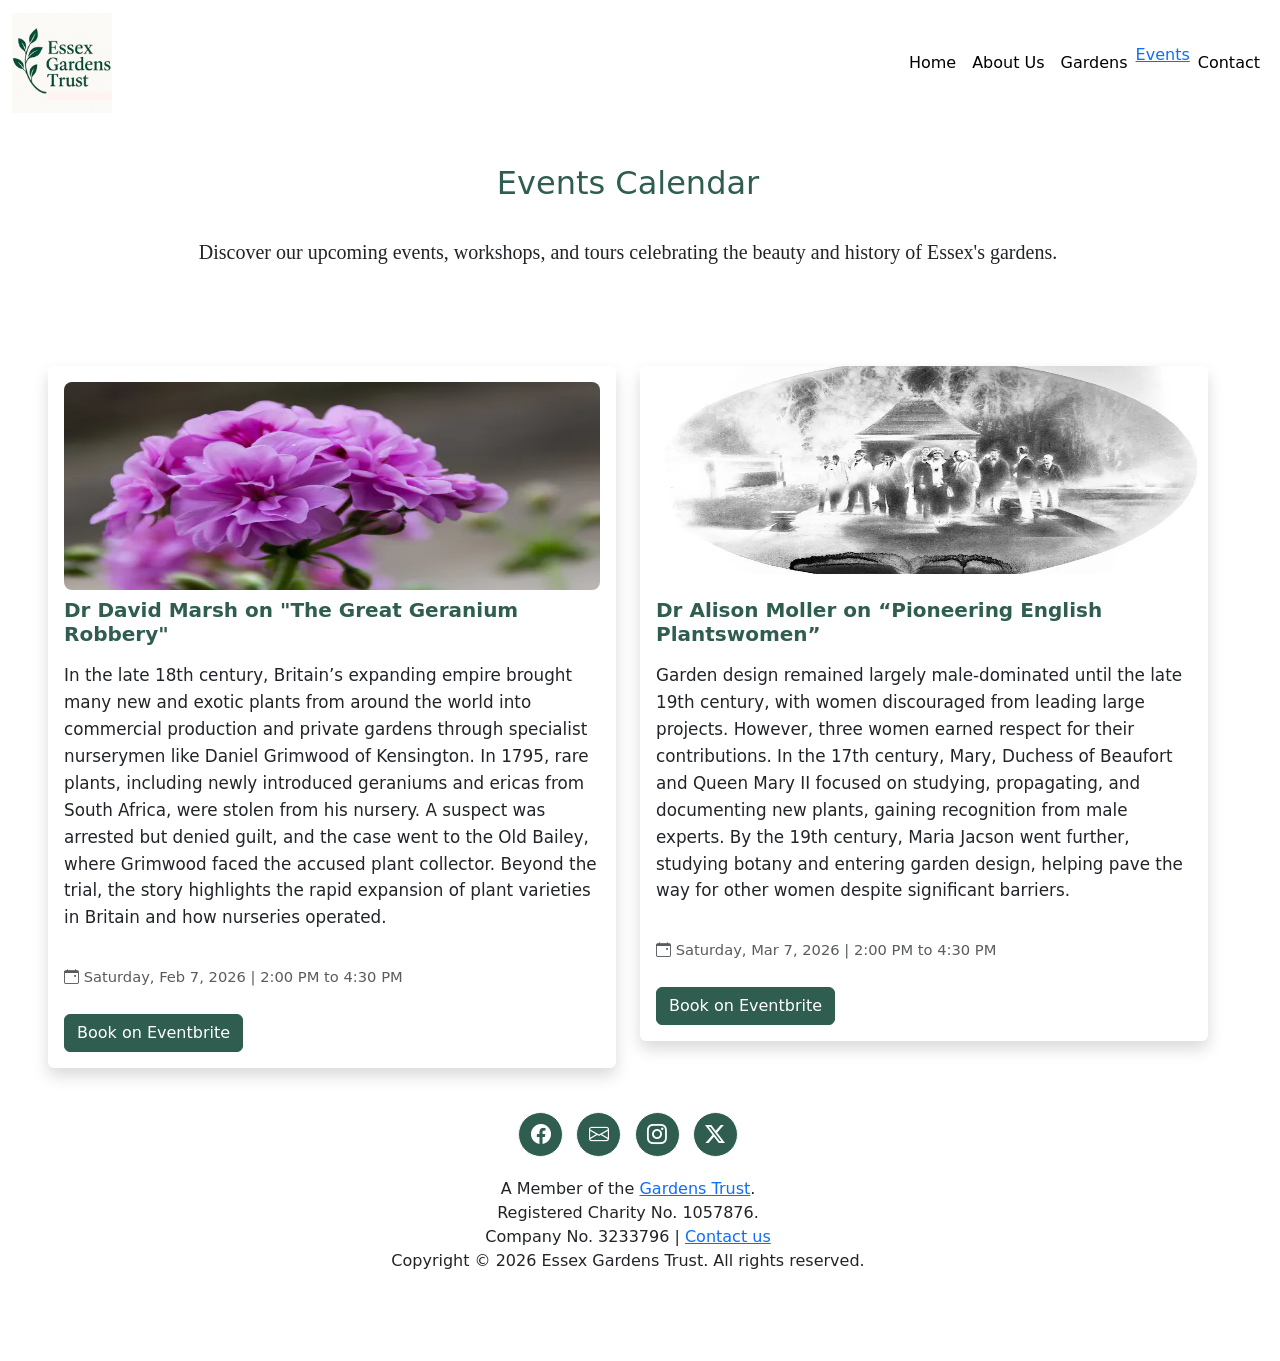
==== events.html @ 4e1bbaae "updated index.html + added events.html - added social media buttons in footer - added new section (H" ====
<!DOCTYPE html>
<html>
<head>
    <meta charset="UTF-8" />
    <meta name="viewport" content="width=device-width, initial-scale=1.0" />
    <title>Essex Gardens Trust | Events</title>
    <link href="https://cdn.jsdelivr.net/npm/bootstrap@5.3.8/dist/css/bootstrap.min.css" rel="stylesheet" integrity="sha384-sRIl4kxILFvY47J16cr9ZwB07vP4J8+LH7qKQnuqkuIAvNWLzeN8tE5YBujZqJLB" crossorigin="anonymous">
    <link rel="stylesheet" href="https://cdn.jsdelivr.net/npm/bootstrap-icons@1.11.3/font/bootstrap-icons.css">
    <link rel="stylesheet" href="styles.css" />


</head>
<body>
    <!-- Navbar -->
    <nav class = "navbar fixed-top navbar-expand-lg">
        <div class = "container-fluid">
            <a class = "navbar-brand" href="index.html">
                <img src="img/logo-short.png" alt="Essex Gardens Trust Logo" width="100" height="100" class="d-inline-block align-text-center">
            </a>
            <button class = "navbar-toggler" type="button" data-bs-toggle="collapse" data-bs-target="#navbarAltMarkup" aria-controls="navbarAltMarkup" aria-expanded="false" aria-label="Toggle navigation">
                <span class = "navbar-toggler-icon"></span>
            </button>
            <div class="collapse navbar-collapse" id="navbarAltMarkup">
                <div class="navbar-nav ms-auto">
                    <a class="nav-link" href="index.html">Home</a>
                    <a class="nav-link" href="#">About Us</a>
                    <a class="nav-link" href="#">Gardens</a>
                    <a class="nav-link-active" aria-current="page" href="events.html">Events</a>
                    <a class="nav-link" href="#">Contact</a>
                </div>
            </div>
        </div>
    </nav>


    <!-- Events Section -->
        <section class="row mb-4 my-5 p-5">
            <div class="row mt-1 mb-4">
                <div class="wwd-ttl">
                    <h2>Events Calendar</h2>
                </div>
                <p class="lead d-flex justify-content-center my-4">Discover our upcoming events, workshops, and tours celebrating the beauty and history of Essex's gardens.</p>
            </div>

            <!-- Events list -->
            <div class="row g-4">
                <!-- Event 1 -->
                <div class="col-md-6 col-lg-6">
                    <div class="fade-in-up fade-delay-1">
                        <div class="card h-100 shadow">
                            
                            <div class="card-body">
                                <img src="img/geranium.jpg" class="card-img rounded-3" alt="Event 1 Image">
                                <h5 class="card-title">Dr David Marsh on "The Great Geranium Robbery"</h5>
                                <p class="card-text">In the late 18th century, Britain’s expanding empire brought many new and exotic plants from around the world into commercial production and private gardens through specialist nurserymen like Daniel Grimwood of Kensington. In 1795, rare plants, including newly introduced geraniums and ericas from South Africa, were stolen from his nursery. A suspect was arrested but denied guilt, and the case went to the Old Bailey, where Grimwood faced the accused plant collector. Beyond the trial, the story highlights the rapid expansion of plant varieties in Britain and how nurseries operated.</p>
                                <p class="card-text"><small class="text-muted"><i class="bi bi-calendar-event"></i> Saturday, Feb 7, 2026 | 2:00 PM to 4:30 PM</small></p>
                                <a href="https://www.eventbrite.co.uk/e/the-great-geranium-robbery-a-lecture-being-given-by-dr-david-marsh-tickets-1963372620360?aff=oddtdtcreator" class="btn btn-primary">Book on Eventbrite</a>
                            </div>
                        </div>
                    </div>
                </div>
                <!-- Event 2 -->
                <div class="col-md-6 col-lg-6">
                    <div class="fade-in-up fade-delay-2">
                        <div class="card h-100 shadow">
                            <img src="img/plantswomen.jpg" class="card-img rounded-3" alt="Event 2 Image">
                            <div class="card-body">
                                <h5 class="card-title">Dr Alison Moller on “Pioneering English Plantswomen”</h5>
                                <p class="card-text">Garden design remained largely male-dominated until the late 19th century, with women discouraged from leading large projects. However, three women earned respect for their contributions. In the 17th century, Mary, Duchess of Beaufort and Queen Mary II focused on studying, propagating, and documenting new plants, gaining recognition from male experts. By the 19th century, Maria Jacson went further, studying botany and entering garden design, helping pave the way for other women despite significant barriers.</p>
                                <p class="card-text"><small class="text-muted"><i class="bi bi-calendar-event"></i> Saturday, Mar 7, 2026 | 2:00 PM to 4:30 PM</small></p>
                                <a href="https://www.eventbrite.co.uk/e/pioneering-english-plantswomen-a-lecture-by-alison-moller-tickets-1963415221782" class="btn btn-primary">Book on Eventbrite</a>
                            </div>
                        </div>
                    </div>
                </div>




    <!-- Footer -->
    <footer class="text-center py-3">
        <div class="container">
            <div class="footer-socials text-center">
                <div class="mb-3">
                    <a href="https://www.facebook.com/essexgardenstrust/" target="_blank" class="btn btn-outline-light btn-floating m-1">
                        <i class="bi bi-facebook"></i>
                    </a>
                    <a href="mailto:info@essexgardenstrust.org.uk" target="_blank" class="btn btn-outline-light btn-floating m-1">
                        <i class="bi bi-envelope"></i>
                    </a>
                    <a href="https://www.instagram.com/essexgardenstrust" target="_blank" class="btn btn-outline-light btn-floating m-1">
                        <i class="bi bi-instagram"></i>
                    </a>
                    <a href="https://x.com/EssexGT" target="_blank" class="btn btn-outline-light btn-floating m-1">
                        <i class="bi bi-twitter-x"></i>
                    </a>
                </div>
            </div>
            <div class="footer-content">
                <p class="mb-0">A Member of the <a href="https://thegardenstrust.org/" target="_blank">Gardens Trust</a>.</p>
                <p class="mb-0">Registered Charity No. 1057876.</p>
                <p class="mb-0">Company No. 3233796 | <a href="https://www.gov.uk/government/organisations/gardens-trust" target="_blank">Contact us</a></p>
            </div>
        </div>

        <div class="footer-bottom">
            <p class="mb-0">Copyright &copy; 2026 Essex Gardens Trust. All rights reserved.</p>
        </div>
    </footer>





    <script defer src="https://cdn.jsdelivr.net/npm/bootstrap@5.3.8/dist/js/bootstrap.bundle.min.js" integrity="sha384-FKyoEForCGlyvwx9Hj09JcYn3nv7wiPVlz7YYwJrWVcXK/BmnVDxM+D2scQbITxI" crossorigin="anonymous"></script>
</body>
</html>
---- styles.css ----
.navbar {
  background-color: #ffffff;   /* deep garden green */
}

.navbar-toggler {
  border-color: #22d649 ; /* bright leaf green */

}

body {
  padding-top: 4rem;
}

.navbar-toggler-icon {
  background-image: url("data:image/svg+xml;charset=utf8,%3Csvg viewBox='0 0 30 30' xmlns='http://www.w3.org/2000/svg'%3E%3Cpath stroke='rgba(34,214,73, 1)' stroke-width='2' stroke-linecap='round' stroke-miterlimit='10' d='M4 7h22M4 15h22M4 23h22'/%3E%3C/svg%3E");
}

.navbar .nav-link {
  color: #000000;

}


.navbar .nav-link:hover {
  color: #00ff37;
}

.nav-link.active{
  color: #00ff37 !important;
  font-weight: 600;
}

.navbar .navbar-brand {
  font-weight: 600;
}

.hero {
  background: url('img/hero.jpg') center/cover no-repeat;
  fill-opacity: 0.6;
  min-height: 30vh;
}

.hero-overlay {
  display: flex;
  flex-direction:column-reverse;

  justify-content: center;
  margin-top: 5rem;
}

.wwd-ttl {
  text-align: center;
  color: #2f5d50;
  font-weight: 600;
}

.card {
  border: none;
  transition: transform 0.3s ease, box-shadow 0.3s ease;
}

.card:hover {
  transform: translateY(-5px);
  box-shadow: 0 8px 16px rgba(0, 0, 0, 0.2) !important;
}

.card-title {
  color: #2f5d50;
  font-weight: 600;
  font-size: 1.25rem;
  padding-top: 0.5rem;
}

.card-text{
  padding: 0.5rem 0;
  font-size: 1.05rem;
  line-height: 1.6;
}

.card-img {
  object-fit: fill;
  height: 13rem;
}


.lead {
  font-size: 1.25rem;
  line-height: 1.8;
  font-family: 'Georgia', serif;
}

.btn-primary {
  background-color: #2f5d50;
  border-color: #2f5d50;
}
.btn-primary:hover {
  background-color: #22d649;
  border-color: #22d649;
}

.fade-in-up {
  opacity: 0;
  transform: translateY(20px);
  animation: fadeInUp 0.8s ease forwards;
}
.fade-delay-1 { animation-delay: 0.2s; }
.fade-delay-2 { animation-delay: 0.4s; }
.fade-delay-3 { animation-delay: 0.6s; }
.fade-delay-4 { animation-delay: 0.8s; }
.fade-delay-5 { animation-delay: 1s; }

@keyframes fadeInUp {
  to {
    opacity: 1;
    transform: translateY(0);
  }
}


.btn-floating {
  background-color: #2f5d50;
  width: 45px;
  height: 45px;
  border-radius: 50%;
  display: inline-flex;
  align-items: center;
  justify-content: center;
}

.btn-floating .bi {
  font-size: 1.25rem;
  color: white;
  transition: color 0.3s ease;
}

.btn-floating:hover .bi-envelope {
  color: #4caf50;   /* garden green */
}

.btn-floating:hover .bi-facebook {
  color: #1877f2;
  transition: color 0.3s ease;
}

.btn-floating:hover .bi-instagram {
  color: #e4405f;
}

.btn-floating:hover .bi-twitter-x {
  color: #000000;
}
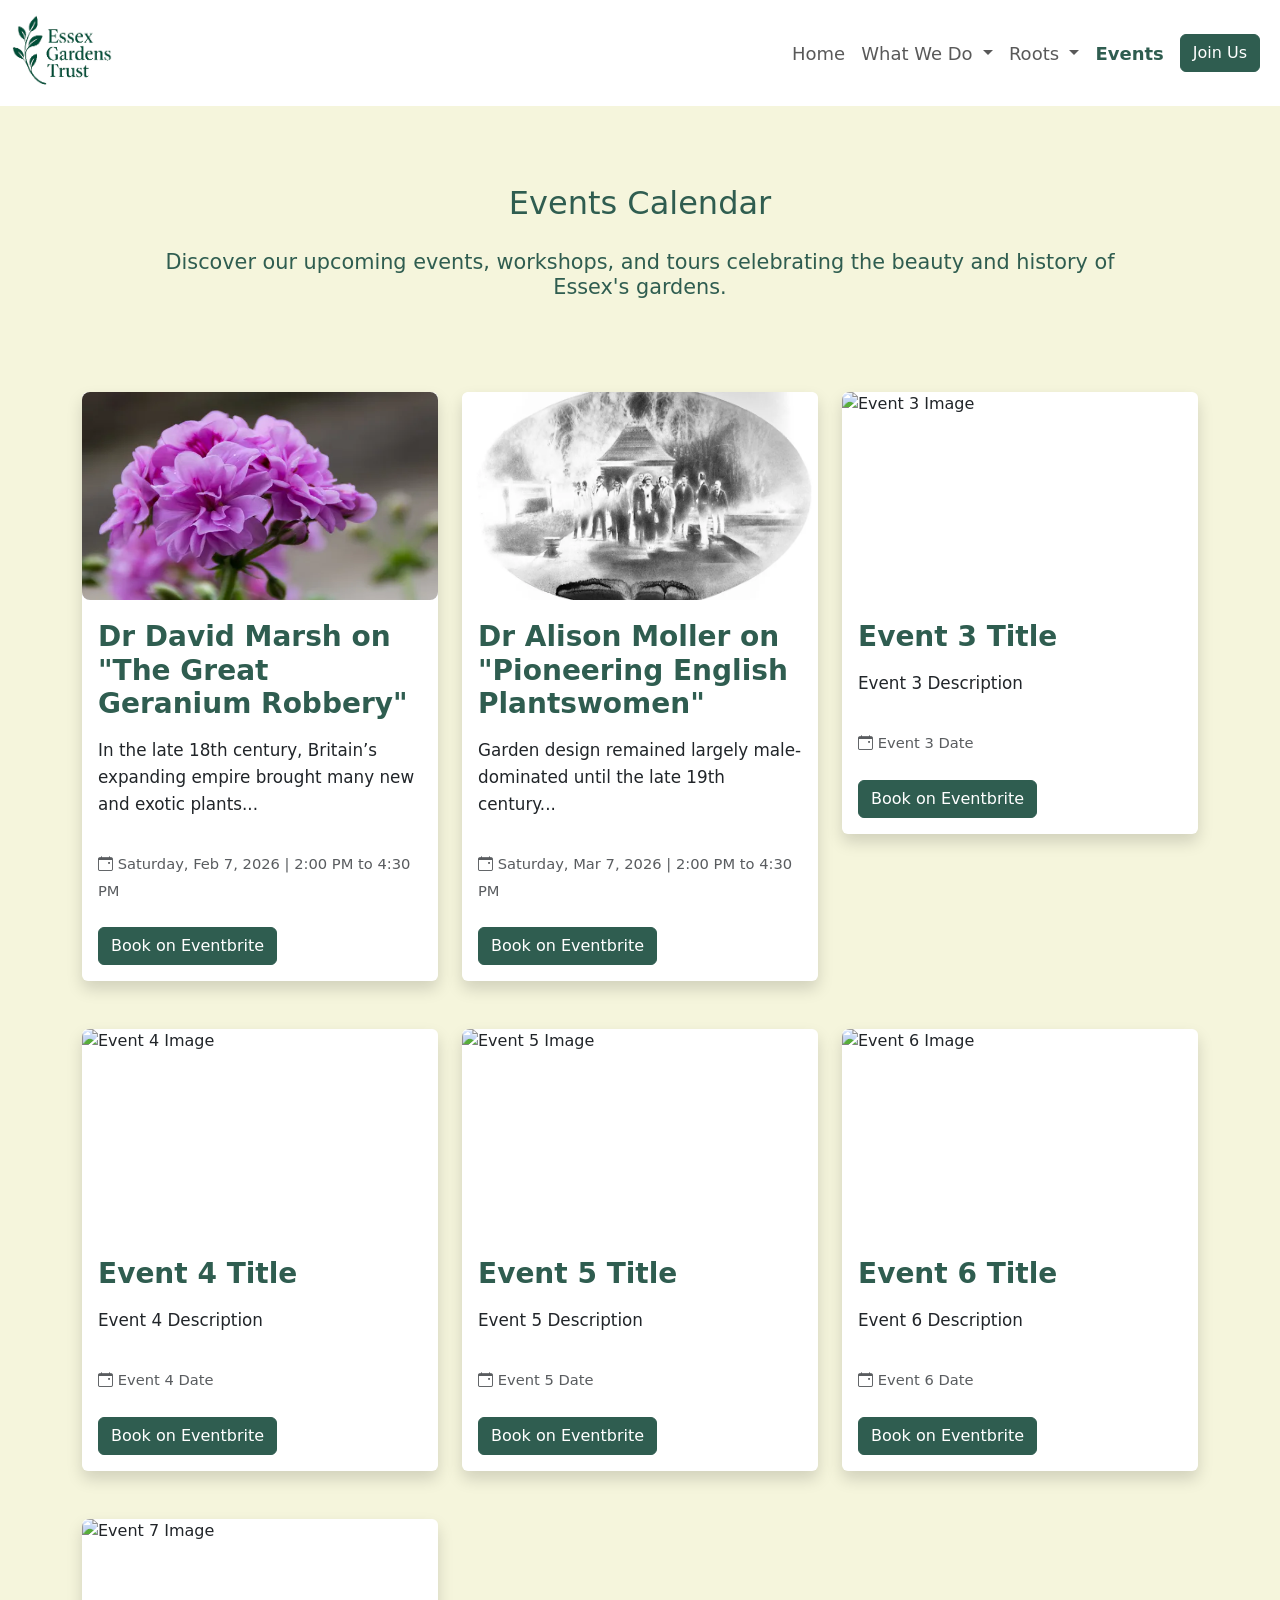
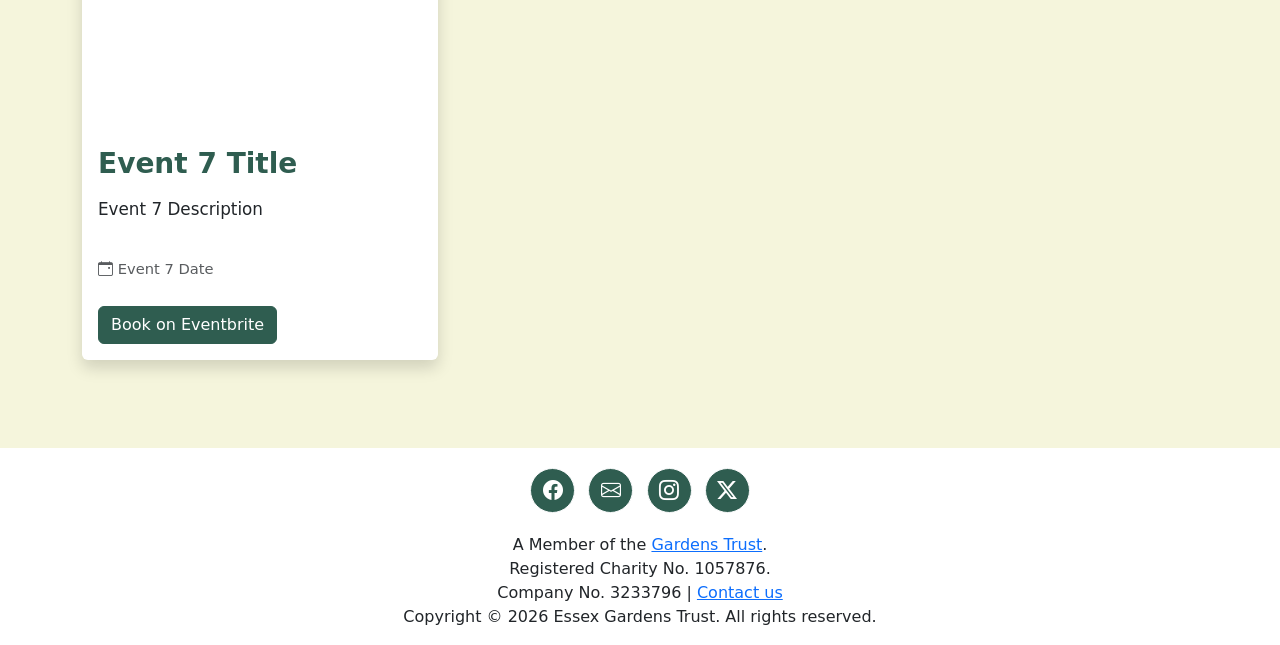
==== commit 021dee73: "Add pages, images and events data Rename about.html to conservation.html and revamp content; add gar" ====
--- a/events.html
+++ b/events.html
@@ -4,6 +4,7 @@
     <meta charset="UTF-8" />
     <meta name="viewport" content="width=device-width, initial-scale=1.0" />
     <title>Essex Gardens Trust | Events</title>
+    <link rel="icon" type="image/x-icon" href="img/logo-short.png">
     <link href="https://cdn.jsdelivr.net/npm/bootstrap@5.3.8/dist/css/bootstrap.min.css" rel="stylesheet" integrity="sha384-sRIl4kxILFvY47J16cr9ZwB07vP4J8+LH7qKQnuqkuIAvNWLzeN8tE5YBujZqJLB" crossorigin="anonymous">
     <link rel="stylesheet" href="https://cdn.jsdelivr.net/npm/bootstrap-icons@1.11.3/font/bootstrap-icons.css">
     <link rel="stylesheet" href="styles.css" />
@@ -15,7 +16,7 @@
     <nav class = "navbar fixed-top navbar-expand-lg">
         <div class = "container-fluid">
             <a class = "navbar-brand" href="index.html">
-                <img src="img/logo-short.png" alt="Essex Gardens Trust Logo" width="100" height="100" class="d-inline-block align-text-center">
+                <img src="img/logo-transparent-short.png" alt="Essex Gardens Trust Logo" width="100" height="80" class="d-inline-block align-text-center">
             </a>
             <button class = "navbar-toggler" type="button" data-bs-toggle="collapse" data-bs-target="#navbarAltMarkup" aria-controls="navbarAltMarkup" aria-expanded="false" aria-label="Toggle navigation">
                 <span class = "navbar-toggler-icon"></span>
@@ -23,10 +24,28 @@
             <div class="collapse navbar-collapse" id="navbarAltMarkup">
                 <div class="navbar-nav ms-auto">
                     <a class="nav-link" href="index.html">Home</a>
-                    <a class="nav-link" href="#">About Us</a>
-                    <a class="nav-link" href="#">Gardens</a>
-                    <a class="nav-link-active" aria-current="page" href="events.html">Events</a>
-                    <a class="nav-link" href="#">Contact</a>
+                    <li class="nav-item dropdown">
+                        <a class="nav-link dropdown-toggle" href="#" id="navbarDropdown" role="button" data-bs-toggle="dropdown" aria-expanded="false">
+                            What We Do
+                        </a>
+                        <ul class="dropdown-menu">
+                            <li><a class="dropdown-item" href="conservation.html">Conservation</a></li>
+                            <li><a class="dropdown-item" href="garden-research.html">Garden Research</a></li>
+                        </ul>
+                    </li>
+                    <li class="nav-item dropdown">
+                        <a class="nav-link dropdown-toggle" href="roots.html" id="navbarDropdown" role="button" data-bs-toggle="dropdown" aria-expanded="false">
+                            Roots
+                        </a>
+                        <ul class="dropdown-menu">
+                            <li><a class="dropdown-item" href="gardens.html">Iconic Gardens</a></li>
+                            <li><a class="dropdown-item" href="plants.html">Plant Heritage Collection</a></li>
+                        </ul>
+                    </li>
+                    <a class="nav-link active" href="events.html">Events</a>
+                    <div class="nav-link">
+                        <a href="membership.html" class="btn btn-primary">Join Us</a>
+                    </div>
                 </div>
             </div>
         </div>
@@ -34,51 +53,31 @@
 
 
     <!-- Events Section -->
-        <section class="row mb-4 my-5 p-5">
-            <div class="row mt-1 mb-4">
-                <div class="wwd-ttl">
-                    <h2>Events Calendar</h2>
+
+        <section class="container my-5 pt-5">
+        <div class="row m-4">
+            <div class="wwd-ttl">
+                <h2>Events Calendar</h2>
+                <h5>Discover our upcoming events, workshops, and tours celebrating the beauty and history of Essex's gardens.</p>
+            </div>
+            
+        </div>
+        </section>
+
+            <!-- Events list -->
+            <div class="container my-5">
+                <div class="row g-4 pb-3" id="events-container">
+                    <!-- Event cards will be dynamically inserted here -->
                 </div>
-                <p class="lead d-flex justify-content-center my-4">Discover our upcoming events, workshops, and tours celebrating the beauty and history of Essex's gardens.</p>
             </div>
 
-            <!-- Events list -->
-            <div class="row g-4">
-                <!-- Event 1 -->
-                <div class="col-md-6 col-lg-6">
-                    <div class="fade-in-up fade-delay-1">
-                        <div class="card h-100 shadow">
-                            
-                            <div class="card-body">
-                                <img src="img/geranium.jpg" class="card-img rounded-3" alt="Event 1 Image">
-                                <h5 class="card-title">Dr David Marsh on "The Great Geranium Robbery"</h5>
-                                <p class="card-text">In the late 18th century, Britain’s expanding empire brought many new and exotic plants from around the world into commercial production and private gardens through specialist nurserymen like Daniel Grimwood of Kensington. In 1795, rare plants, including newly introduced geraniums and ericas from South Africa, were stolen from his nursery. A suspect was arrested but denied guilt, and the case went to the Old Bailey, where Grimwood faced the accused plant collector. Beyond the trial, the story highlights the rapid expansion of plant varieties in Britain and how nurseries operated.</p>
-                                <p class="card-text"><small class="text-muted"><i class="bi bi-calendar-event"></i> Saturday, Feb 7, 2026 | 2:00 PM to 4:30 PM</small></p>
-                                <a href="https://www.eventbrite.co.uk/e/the-great-geranium-robbery-a-lecture-being-given-by-dr-david-marsh-tickets-1963372620360?aff=oddtdtcreator" class="btn btn-primary">Book on Eventbrite</a>
-                            </div>
-                        </div>
-                    </div>
-                </div>
-                <!-- Event 2 -->
-                <div class="col-md-6 col-lg-6">
-                    <div class="fade-in-up fade-delay-2">
-                        <div class="card h-100 shadow">
-                            <img src="img/plantswomen.jpg" class="card-img rounded-3" alt="Event 2 Image">
-                            <div class="card-body">
-                                <h5 class="card-title">Dr Alison Moller on “Pioneering English Plantswomen”</h5>
-                                <p class="card-text">Garden design remained largely male-dominated until the late 19th century, with women discouraged from leading large projects. However, three women earned respect for their contributions. In the 17th century, Mary, Duchess of Beaufort and Queen Mary II focused on studying, propagating, and documenting new plants, gaining recognition from male experts. By the 19th century, Maria Jacson went further, studying botany and entering garden design, helping pave the way for other women despite significant barriers.</p>
-                                <p class="card-text"><small class="text-muted"><i class="bi bi-calendar-event"></i> Saturday, Mar 7, 2026 | 2:00 PM to 4:30 PM</small></p>
-                                <a href="https://www.eventbrite.co.uk/e/pioneering-english-plantswomen-a-lecture-by-alison-moller-tickets-1963415221782" class="btn btn-primary">Book on Eventbrite</a>
-                            </div>
-                        </div>
-                    </div>
-                </div>
+                
 
 
 
 
     <!-- Footer -->
-    <footer class="text-center py-3">
+    <footer class="footer bottom text-center py-3">
         <div class="container">
             <div class="footer-socials text-center">
                 <div class="mb-3">
@@ -113,5 +112,6 @@
 
 
     <script defer src="https://cdn.jsdelivr.net/npm/bootstrap@5.3.8/dist/js/bootstrap.bundle.min.js" integrity="sha384-FKyoEForCGlyvwx9Hj09JcYn3nv7wiPVlz7YYwJrWVcXK/BmnVDxM+D2scQbITxI" crossorigin="anonymous"></script>
+    <script src="script.js"></script>
 </body>
 </html>
--- a/styles.css
+++ b/styles.css
@@ -1,57 +1,55 @@
 .navbar {
   background-color: #ffffff;   /* deep garden green */
+  font-size: large;
 }
 
 .navbar-toggler {
-  border-color: #22d649 ; /* bright leaf green */
-
+  border-color: #2f5d50 ; /* bright leaf green */
+  border-width: 0.2rem;
+}
+
+.navbar-toggler-icon {
+  background-image: url("data:image/svg+xml;charset=utf8,%3Csvg viewBox='0 0 30 30' xmlns='http://www.w3.org/2000/svg'%3E%3Cpath stroke='rgba(47,93,80, 1)' stroke-width='2' stroke-linecap='round' stroke-miterlimit='10' d='M4 7h22M4 15h22M4 23h22'/%3E%3C/svg%3E");
+}
+
+.navbar .navbar-nav {
+  align-items: center !important;
+
+}
+
+
+.navbar .nav-link:hover {
+  color: #4c9681;
+}
+
+.nav-link.active{
+  color: #2f5d50 !important;
+  font-weight: 600;
+}
+
+.navbar .navbar-brand {
+  font-weight: 600;
 }
 
 body {
+  background-color: #f5f5dc;
   padding-top: 4rem;
 }
 
-.navbar-toggler-icon {
-  background-image: url("data:image/svg+xml;charset=utf8,%3Csvg viewBox='0 0 30 30' xmlns='http://www.w3.org/2000/svg'%3E%3Cpath stroke='rgba(34,214,73, 1)' stroke-width='2' stroke-linecap='round' stroke-miterlimit='10' d='M4 7h22M4 15h22M4 23h22'/%3E%3C/svg%3E");
-}
-
-.navbar .nav-link {
-  color: #000000;
-
-}
-
-
-.navbar .nav-link:hover {
-  color: #00ff37;
-}
-
-.nav-link.active{
-  color: #00ff37 !important;
-  font-weight: 600;
-}
-
-.navbar .navbar-brand {
-  font-weight: 600;
-}
-
-.hero {
-  background: url('img/hero.jpg') center/cover no-repeat;
-  fill-opacity: 0.6;
-  min-height: 30vh;
-}
-
-.hero-overlay {
-  display: flex;
-  flex-direction:column-reverse;
-
-  justify-content: center;
-  margin-top: 5rem;
+.carousel-item img {
+  height: 40vh;
 }
 
 .wwd-ttl {
   text-align: center;
   color: #2f5d50;
   font-weight: 600;
+}
+
+.wwd-ttl h5{
+  font-weight: 350;
+  font-size: 1.3rem;
+  padding: 1.25rem;
 }
 
 .card {
@@ -64,11 +62,21 @@
   box-shadow: 0 8px 16px rgba(0, 0, 0, 0.2) !important;
 }
 
+.card-header{
+  background-color: transparent;
+  border-bottom: none;
+}
+
+.card-header .bi {
+  font-size: 2.5rem;
+  color: #2f5d50;
+}
+
 .card-title {
   color: #2f5d50;
   font-weight: 600;
-  font-size: 1.25rem;
-  padding-top: 0.5rem;
+  font-size: 1.75rem;
+  padding-top: 0.25rem;
 }
 
 .card-text{
@@ -77,11 +85,29 @@
   line-height: 1.6;
 }
 
+.card-pricing-text {
+  text-align: left;
+  padding: 0.25rem 0;
+  font-size: 1.1rem;
+  line-height: 1.6;
+  color: #2f5d50;
+}
+
+.benefits strong {
+  margin-bottom: 0.5rem;
+  color: #2f5d50;
+}
+
 .card-img {
   object-fit: fill;
   height: 13rem;
 }
 
+.pricing-card-title {
+  color: #2f5d50;
+  font-weight: 600;
+  font-size: 2.5rem;
+}
 
 .lead {
   font-size: 1.25rem;
@@ -94,8 +120,8 @@
   border-color: #2f5d50;
 }
 .btn-primary:hover {
-  background-color: #22d649;
-  border-color: #22d649;
+  background-color: #4c9681;
+  border-color: #4c9681;
 }
 
 .fade-in-up {
@@ -108,6 +134,9 @@
 .fade-delay-3 { animation-delay: 0.6s; }
 .fade-delay-4 { animation-delay: 0.8s; }
 .fade-delay-5 { animation-delay: 1s; }
+.fade-delay-6 { animation-delay: 1.2s; }
+.fade-delay-7 { animation-delay: 1.4s; }
+.fade-delay-8 { animation-delay: 1.6s; }
 
 @keyframes fadeInUp {
   to {
@@ -116,6 +145,16 @@
   }
 }
 
+.btn-link:hover {
+  text-decoration: underline;
+  transform: translateY(-5px);
+  box-shadow: 0 8px 16px rgba(0, 0, 0, 0.2) !important;
+}
+
+.modal-title {
+  color: #2f5d50;
+  justify-content: center !important;
+}
 
 .btn-floating {
   background-color: #2f5d50;
@@ -148,4 +187,22 @@
 
 .btn-floating:hover .bi-twitter-x {
   color: #000000;
-}+}
+
+.about_img {
+  width: 100%;
+  height: auto;
+  border-radius: 0.5rem;
+}
+
+.joint-members-field {
+  display: none;
+}
+
+
+footer {
+  background-color: white;
+  position: static;
+  bottom: 0;
+  width: 100%;
+}
